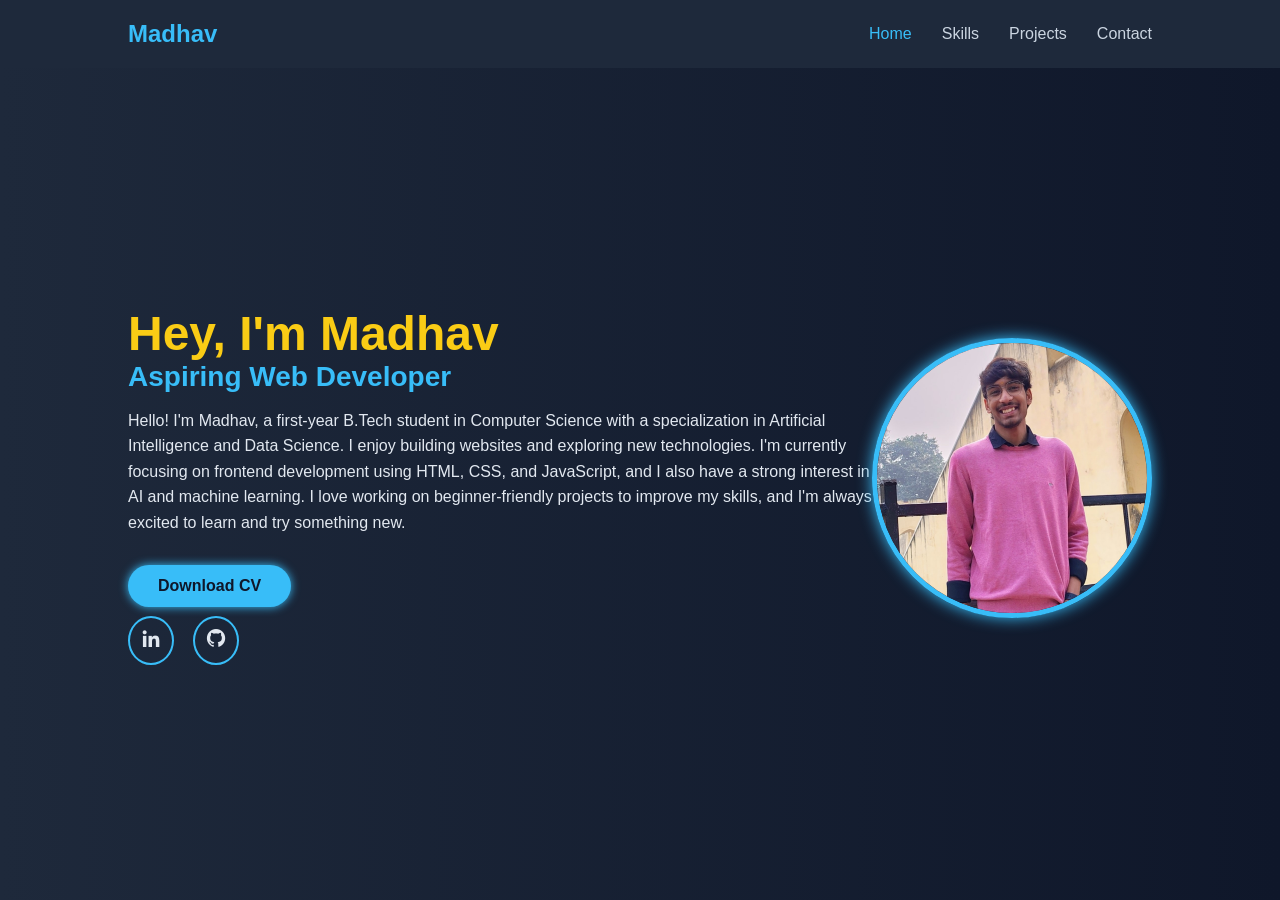
==== index.html @ a10f5acb "Update index.html" ====
<!DOCTYPE html>
<html lang="en">
<head>
  <meta charset="UTF-8" />
  <meta name="viewport" content="width=device-width, initial-scale=1.0" />
  <title>Madhav | Portfolio</title>

  <link href="https://cdn.jsdelivr.net/npm/boxicons@2.1.4/css/boxicons.min.css" rel="stylesheet" />

  <style>
    * {
      margin: 0;
      padding: 0;
      box-sizing: border-box;
    }

    body {
      font-family: 'Segoe UI', sans-serif;
      background: #0f172a;
      color: #e2e8f0;
    }

    a {
      text-decoration: none;
      color: inherit;
    }

    /* ================= NAVBAR ================= */
    .navbar {
      position: fixed;
      top: 0;
      width: 100%;
      background: #1e293b;
      padding: 20px 10%;
      display: flex;
      justify-content: space-between;
      align-items: center;
      z-index: 999;
    }

    .logo {
      font-size: 24px;
      font-weight: bold;
      color: #38bdf8;
    }

    nav ul {
      display: flex;
      gap: 30px;
      list-style: none;
    }

    nav ul li a {
      color: #cbd5e1;
      font-weight: 500;
      transition: 0.3s;
    }

    nav ul li a:hover,
    nav ul li .active {
      color: #38bdf8;
    }

    /* ===== HAMBURGER ICON ===== */
    .menu-icon {
      display: none;
      font-size: 30px;
      cursor: pointer;
      color: #38bdf8;
    }

    /* ================= HERO ================= */
    .hero {
      display: flex;
      align-items: center;
      justify-content: space-between;
      padding: 140px 10% 80px;
      min-height: 100vh;
      background: linear-gradient(to right, #1e293b, #0f172a);
    }

    .hero-content {
      flex: 1;
    }

    .hero-content h1 {
      font-size: 48px;
      color: #facc15;
    }

    .hero-content h2 {
      font-size: 28px;
      color: #38bdf8;
      margin-bottom: 10px;
    }

    .hero-content p {
      margin: 15px 0 30px;
      font-size: 16px;
      line-height: 1.6;
    }

    .btn {
      display: inline-block;
      background-color: #38bdf8;
      color: #0f172a;
      padding: 12px 30px;
      border-radius: 30px;
      font-weight: bold;
      box-shadow: 0 0 10px #38bdf8;
    }

    .social-icons {
      margin-top: 20px;
    }

    .social-icons a {
      font-size: 22px;
      margin-right: 15px;
      padding: 10px;
      border-radius: 50%;
      border: 2px solid #38bdf8;
    }

    .hero-img img {
      width: 280px;
      height: 280px;
      border-radius: 50%;
      border: 5px solid #38bdf8;
      box-shadow: 0 0 15px #38bdf8;
    }

    /* ================= MOBILE ================= */
    @media (max-width: 768px) {

      .menu-icon {
        display: block;
      }

      nav {
        position: absolute;
        top: 70px;
        right: 0;
        width: 100%;
        background: #1e293b;
        display: none;
      }

      nav.active {
        display: block;
      }

      nav ul {
        flex-direction: column;
        padding: 20px 0;
        text-align: center;
      }

      .hero {
        flex-direction: column-reverse;
        padding: 160px 5% 60px;
        text-align: center;
      }

      .hero-content h1 {
        font-size: 32px;
      }

      .hero-content h2 {
        font-size: 22px;
      }

      .hero-img img {
        width: 220px;
        height: 220px;
        margin-bottom: 30px;
      }
    }
  </style>
</head>

<body>

  <!-- NAVBAR -->
  <header class="navbar">
    <div class="logo">Madhav</div>

    <i class='bx bx-menu menu-icon' id="menu-icon"></i>

    <nav id="nav-menu">
      <ul>
        <li><a href="#" class="active">Home</a></li>
        <li><a href="./skills.html">Skills</a></li>
        <li><a href="./projects.html">Projects</a></li>
        <li><a href="./contact.html">Contact</a></li>
      </ul>
    </nav>
  </header>

  <!-- HERO -->
  <section class="hero">
    <div class="hero-content">
      <h1>Hey, I'm Madhav</h1>
      <h2>Aspiring Web Developer</h2>
      <p>
       Hello! I'm Madhav, a first-year B.Tech student in Computer Science with a specialization in Artificial Intelligence and Data Science. I enjoy building websites and exploring new technologies. I'm currently focusing on frontend development using HTML, CSS, and JavaScript, and I also have a strong interest in AI and machine learning. I love working on beginner-friendly projects to improve my skills, and I'm always excited to learn and try something new.
      </p>

      <a href="./Madhav's_resume.pdf" class="btn">Download CV</a>

      <div class="social-icons">
        <a href="https://www.linkedin.com/in/madhav-lakhotia-5b43b432a/"><i class='bx bxl-linkedin'></i></a>
        <a href="https://github.com/madhav-lakhotia"><i class='bx bxl-github'></i></a>
      </div>
    </div>

    <div class="hero-img">
      <img src="profile.jpg" alt="Profile">
    </div>
  </section>

  <!-- JS FOR MENU -->
  <script>
    const menuIcon = document.getElementById("menu-icon");
    const navMenu = document.getElementById("nav-menu");

    menuIcon.addEventListener("click", () => {
      navMenu.classList.toggle("active");
    });
  </script>

</body>
</html>
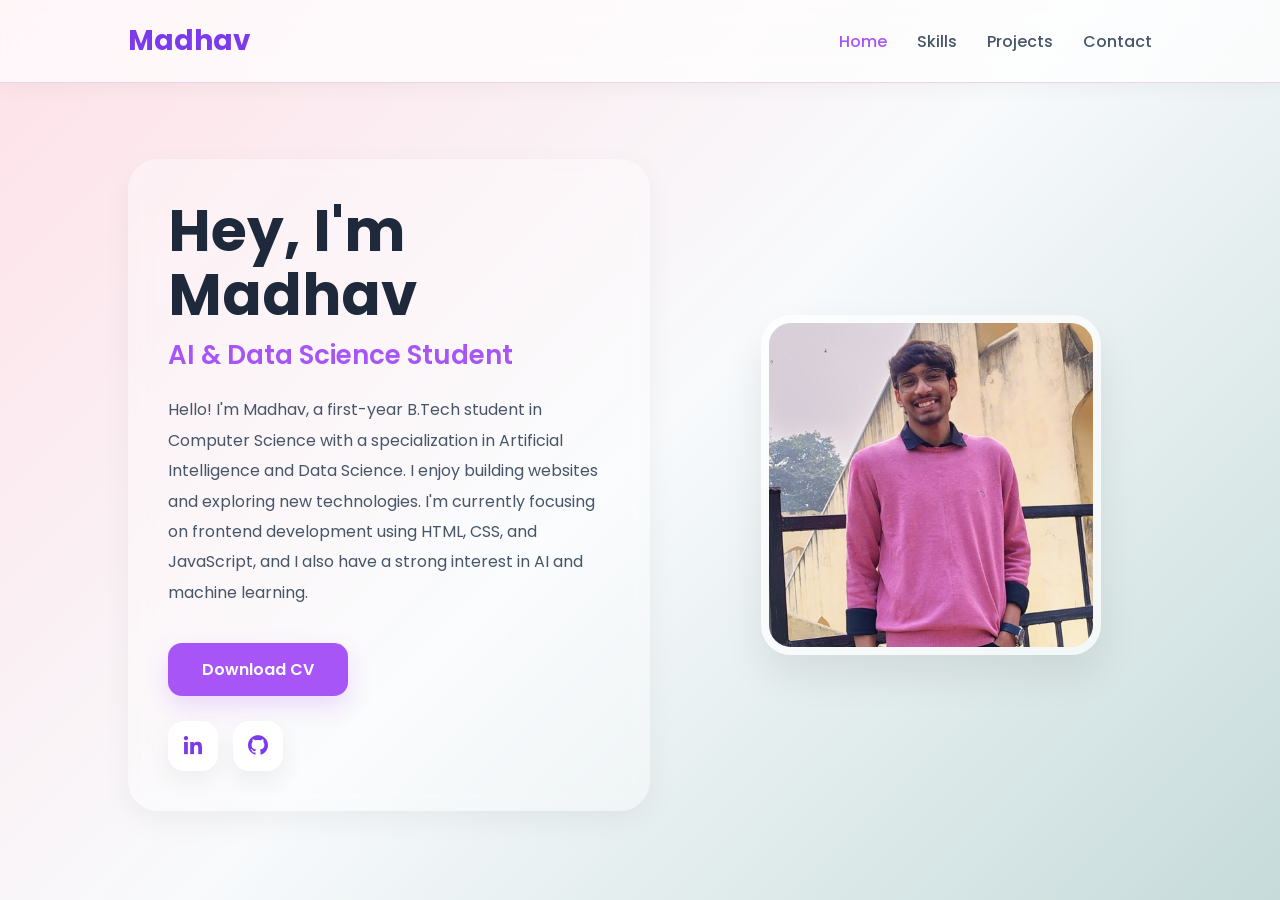
==== commit 430c5e9e: "Update index.html" ====
--- a/index.html
+++ b/index.html
@@ -5,228 +5,424 @@
   <meta name="viewport" content="width=device-width, initial-scale=1.0" />
   <title>Madhav | Portfolio</title>
 
+  <!-- GOOGLE FONT -->
+  <link rel="preconnect" href="https://fonts.googleapis.com">
+  <link href="https://fonts.googleapis.com/css2?family=Poppins:wght@300;400;500;600;700&display=swap" rel="stylesheet">
+
+  <!-- BOX ICONS -->
   <link href="https://cdn.jsdelivr.net/npm/boxicons@2.1.4/css/boxicons.min.css" rel="stylesheet" />
 
   <style>
-    * {
+
+    *{
       margin: 0;
       padding: 0;
       box-sizing: border-box;
-    }
-
-    body {
-      font-family: 'Segoe UI', sans-serif;
-      background: #0f172a;
-      color: #e2e8f0;
-    }
-
-    a {
+      scroll-behavior: smooth;
+    }
+
+    body{
+      font-family: 'Poppins', sans-serif;
+      background: #f8fafc;
+      color: #334155;
+      overflow-x: hidden;
+    }
+
+    a{
       text-decoration: none;
       color: inherit;
     }
 
     /* ================= NAVBAR ================= */
-    .navbar {
+
+    .navbar{
       position: fixed;
       top: 0;
       width: 100%;
-      background: #1e293b;
       padding: 20px 10%;
       display: flex;
       justify-content: space-between;
       align-items: center;
-      z-index: 999;
-    }
-
-    .logo {
+
+      background: rgba(255,255,255,0.7);
+      backdrop-filter: blur(12px);
+
+      border-bottom: 1px solid #ecd5e3;
+
+      z-index: 1000;
+
+      box-shadow: 0 5px 20px rgba(0,0,0,0.04);
+    }
+
+    .logo{
+      font-size: 28px;
+      font-weight: 700;
+      color: #7c3aed;
+    }
+
+    nav ul{
+      display: flex;
+      list-style: none;
+      gap: 30px;
+    }
+
+    nav ul li a{
+      color: #475569;
+      font-weight: 500;
+      transition: 0.3s ease;
+      position: relative;
+    }
+
+    nav ul li a::after{
+      content: "";
+      position: absolute;
+      left: 0;
+      bottom: -5px;
+
+      width: 0%;
+      height: 2px;
+
+      background: #a855f7;
+      transition: 0.3s ease;
+    }
+
+    nav ul li a:hover::after{
+      width: 100%;
+    }
+
+    nav ul li a:hover,
+    nav ul li .active{
+      color: #a855f7;
+    }
+
+    .menu-icon{
+      display: none;
+      font-size: 32px;
+      cursor: pointer;
+      color: #7c3aed;
+    }
+
+    /* ================= HERO ================= */
+
+    .hero{
+      min-height: 100vh;
+      padding: 150px 10% 80px;
+
+      display: flex;
+      justify-content: space-between;
+      align-items: center;
+
+      gap: 60px;
+
+      background:
+      linear-gradient(
+      135deg,
+      #fee1e8,
+      #f8fafc,
+      #c6dbda
+      );
+    }
+
+    .hero-content{
+      flex: 1;
+
+      background: rgba(255,255,255,0.35);
+      padding: 40px;
+      border-radius: 30px;
+
+      backdrop-filter: blur(10px);
+
+      box-shadow:
+      0 10px 30px rgba(0,0,0,0.05);
+
+      animation: fadeLeft 1s ease;
+    }
+
+    .hero-content h1{
+      font-size: 58px;
+      line-height: 1.1;
+      color: #1e293b;
+      margin-bottom: 10px;
+    }
+
+    .hero-content h2{
+      font-size: 26px;
+      color: #a855f7;
+      margin-bottom: 20px;
+      font-weight: 600;
+    }
+
+    .hero-content p{
+      font-size: 16px;
+      line-height: 1.9;
+      color: #475569;
+      max-width: 650px;
+      margin-bottom: 35px;
+    }
+
+    /* ================= BUTTON ================= */
+
+    .btn{
+      display: inline-block;
+      background: #a855f7;
+      color: white;
+      padding: 14px 34px;
+      border-radius: 14px;
+      font-weight: 600;
+
+      transition: 0.3s ease;
+
+      box-shadow:
+      0 10px 25px rgba(168,85,247,0.2);
+    }
+
+    .btn:hover{
+      transform: translateY(-4px) scale(1.03);
+
+      box-shadow:
+      0 15px 30px rgba(168,85,247,0.25);
+    }
+
+    /* ================= SOCIAL ICONS ================= */
+
+    .social-icons{
+      margin-top: 25px;
+      display: flex;
+      gap: 15px;
+    }
+
+    .social-icons a{
+      width: 50px;
+      height: 50px;
+
+      border-radius: 16px;
+      background: white;
+
+      display: flex;
+      justify-content: center;
+      align-items: center;
+
       font-size: 24px;
-      font-weight: bold;
-      color: #38bdf8;
-    }
-
-    nav ul {
-      display: flex;
-      gap: 30px;
-      list-style: none;
-    }
-
-    nav ul li a {
-      color: #cbd5e1;
-      font-weight: 500;
-      transition: 0.3s;
-    }
-
-    nav ul li a:hover,
-    nav ul li .active {
-      color: #38bdf8;
-    }
-
-    /* ===== HAMBURGER ICON ===== */
-    .menu-icon {
-      display: none;
-      font-size: 30px;
-      cursor: pointer;
-      color: #38bdf8;
-    }
-
-    /* ================= HERO ================= */
-    .hero {
-      display: flex;
-      align-items: center;
-      justify-content: space-between;
-      padding: 140px 10% 80px;
-      min-height: 100vh;
-      background: linear-gradient(to right, #1e293b, #0f172a);
-    }
-
-    .hero-content {
+      color: #7c3aed;
+
+      transition: 0.3s ease;
+
+      box-shadow:
+      0 10px 25px rgba(0,0,0,0.06);
+    }
+
+    .social-icons a:hover{
+      transform: translateY(-5px) scale(1.08);
+
+      box-shadow:
+      0 12px 25px rgba(168,85,247,0.18);
+    }
+
+    /* ================= IMAGE ================= */
+
+    .hero-img{
       flex: 1;
-    }
-
-    .hero-content h1 {
-      font-size: 48px;
-      color: #facc15;
-    }
-
-    .hero-content h2 {
-      font-size: 28px;
-      color: #38bdf8;
-      margin-bottom: 10px;
-    }
-
-    .hero-content p {
-      margin: 15px 0 30px;
-      font-size: 16px;
-      line-height: 1.6;
-    }
-
-    .btn {
-      display: inline-block;
-      background-color: #38bdf8;
-      color: #0f172a;
-      padding: 12px 30px;
+      display: flex;
+      justify-content: center;
+
+      animation: fadeRight 1s ease;
+    }
+
+    .hero-img img{
+      width: 340px;
+      height: 340px;
+
+      object-fit: cover;
+
       border-radius: 30px;
-      font-weight: bold;
-      box-shadow: 0 0 10px #38bdf8;
-    }
-
-    .social-icons {
-      margin-top: 20px;
-    }
-
-    .social-icons a {
-      font-size: 22px;
-      margin-right: 15px;
-      padding: 10px;
-      border-radius: 50%;
-      border: 2px solid #38bdf8;
-    }
-
-    .hero-img img {
-      width: 280px;
-      height: 280px;
-      border-radius: 50%;
-      border: 5px solid #38bdf8;
-      box-shadow: 0 0 15px #38bdf8;
+
+      border: 8px solid rgba(255,255,255,0.7);
+
+      box-shadow:
+      0 20px 40px rgba(0,0,0,0.08);
+
+      transition: 0.4s ease;
+    }
+
+    .hero-img img:hover{
+      transform: translateY(-8px) rotate(1deg);
+
+      box-shadow:
+      0 30px 50px rgba(0,0,0,0.12);
+    }
+
+    /* ================= ANIMATIONS ================= */
+
+    @keyframes fadeLeft{
+
+      from{
+        opacity: 0;
+        transform: translateX(-40px);
+      }
+
+      to{
+        opacity: 1;
+        transform: translateX(0);
+      }
+
+    }
+
+    @keyframes fadeRight{
+
+      from{
+        opacity: 0;
+        transform: translateX(40px);
+      }
+
+      to{
+        opacity: 1;
+        transform: translateX(0);
+      }
+
     }
 
     /* ================= MOBILE ================= */
-    @media (max-width: 768px) {
-
-      .menu-icon {
+
+    @media (max-width: 768px){
+
+      .menu-icon{
         display: block;
       }
 
-      nav {
+      nav{
         position: absolute;
-        top: 70px;
+        top: 80px;
         right: 0;
         width: 100%;
-        background: #1e293b;
+
+        background: white;
+
         display: none;
-      }
-
-      nav.active {
+
+        border-bottom: 1px solid #ecd5e3;
+      }
+
+      nav.active{
         display: block;
       }
 
-      nav ul {
+      nav ul{
         flex-direction: column;
+        text-align: center;
         padding: 20px 0;
+      }
+
+      .hero{
+        flex-direction: column-reverse;
         text-align: center;
-      }
-
-      .hero {
-        flex-direction: column-reverse;
-        padding: 160px 5% 60px;
-        text-align: center;
-      }
-
-      .hero-content h1 {
-        font-size: 32px;
-      }
-
-      .hero-content h2 {
+
+        padding: 140px 6% 80px;
+
+        gap: 40px;
+      }
+
+      .hero-content{
+        padding: 30px 20px;
+      }
+
+      .hero-content h1{
+        font-size: 40px;
+      }
+
+      .hero-content h2{
         font-size: 22px;
       }
 
-      .hero-img img {
-        width: 220px;
-        height: 220px;
-        margin-bottom: 30px;
-      }
-    }
+      .hero-content p{
+        font-size: 15px;
+      }
+
+      .hero-img img{
+        width: 240px;
+        height: 240px;
+      }
+
+      .social-icons{
+        justify-content: center;
+      }
+
+    }
+
   </style>
 </head>
 
 <body>
 
-  <!-- NAVBAR -->
+  <!-- ================= NAVBAR ================= -->
+
   <header class="navbar">
+
     <div class="logo">Madhav</div>
 
     <i class='bx bx-menu menu-icon' id="menu-icon"></i>
 
     <nav id="nav-menu">
+
       <ul>
         <li><a href="#" class="active">Home</a></li>
         <li><a href="./skills.html">Skills</a></li>
         <li><a href="./projects.html">Projects</a></li>
         <li><a href="./contact.html">Contact</a></li>
       </ul>
+
     </nav>
+
   </header>
 
-  <!-- HERO -->
+  <!-- ================= HERO ================= -->
+
   <section class="hero">
+
     <div class="hero-content">
+
       <h1>Hey, I'm Madhav</h1>
-      <h2>Aspiring Web Developer</h2>
+
+      <h2>AI & Data Science Student</h2>
+
       <p>
-       Hello! I'm Madhav, a first-year B.Tech student in Computer Science with a specialization in Artificial Intelligence and Data Science. I enjoy building websites and exploring new technologies. I'm currently focusing on frontend development using HTML, CSS, and JavaScript, and I also have a strong interest in AI and machine learning. I love working on beginner-friendly projects to improve my skills, and I'm always excited to learn and try something new.
+        Hello! I'm Madhav, a first-year B.Tech student in Computer Science with a specialization in Artificial Intelligence and Data Science. I enjoy building websites and exploring new technologies. I'm currently focusing on frontend development using HTML, CSS, and JavaScript, and I also have a strong interest in AI and machine learning.
       </p>
 
-      <a href="./Madhav's_resume.pdf" class="btn">Download CV</a>
+      <a href="./Madhav's_resume.pdf" class="btn">
+        Download CV
+      </a>
 
       <div class="social-icons">
-        <a href="https://www.linkedin.com/in/madhav-lakhotia-5b43b432a/"><i class='bx bxl-linkedin'></i></a>
-        <a href="https://github.com/madhav-lakhotia"><i class='bx bxl-github'></i></a>
+
+        <a href="https://www.linkedin.com/in/madhav-lakhotia-5b43b432a/" target="_blank">
+          <i class='bx bxl-linkedin'></i>
+        </a>
+
+        <a href="https://github.com/madhav-lakhotia" target="_blank">
+          <i class='bx bxl-github'></i>
+        </a>
+
       </div>
+
     </div>
 
     <div class="hero-img">
-      <img src="profile.jpg" alt="Profile">
+      <img src="profile.jpg" alt="Profile Image">
     </div>
+
   </section>
 
-  <!-- JS FOR MENU -->
+  <!-- ================= JS ================= -->
+
   <script>
+
     const menuIcon = document.getElementById("menu-icon");
     const navMenu = document.getElementById("nav-menu");
 
     menuIcon.addEventListener("click", () => {
       navMenu.classList.toggle("active");
     });
+
   </script>
 
 </body>
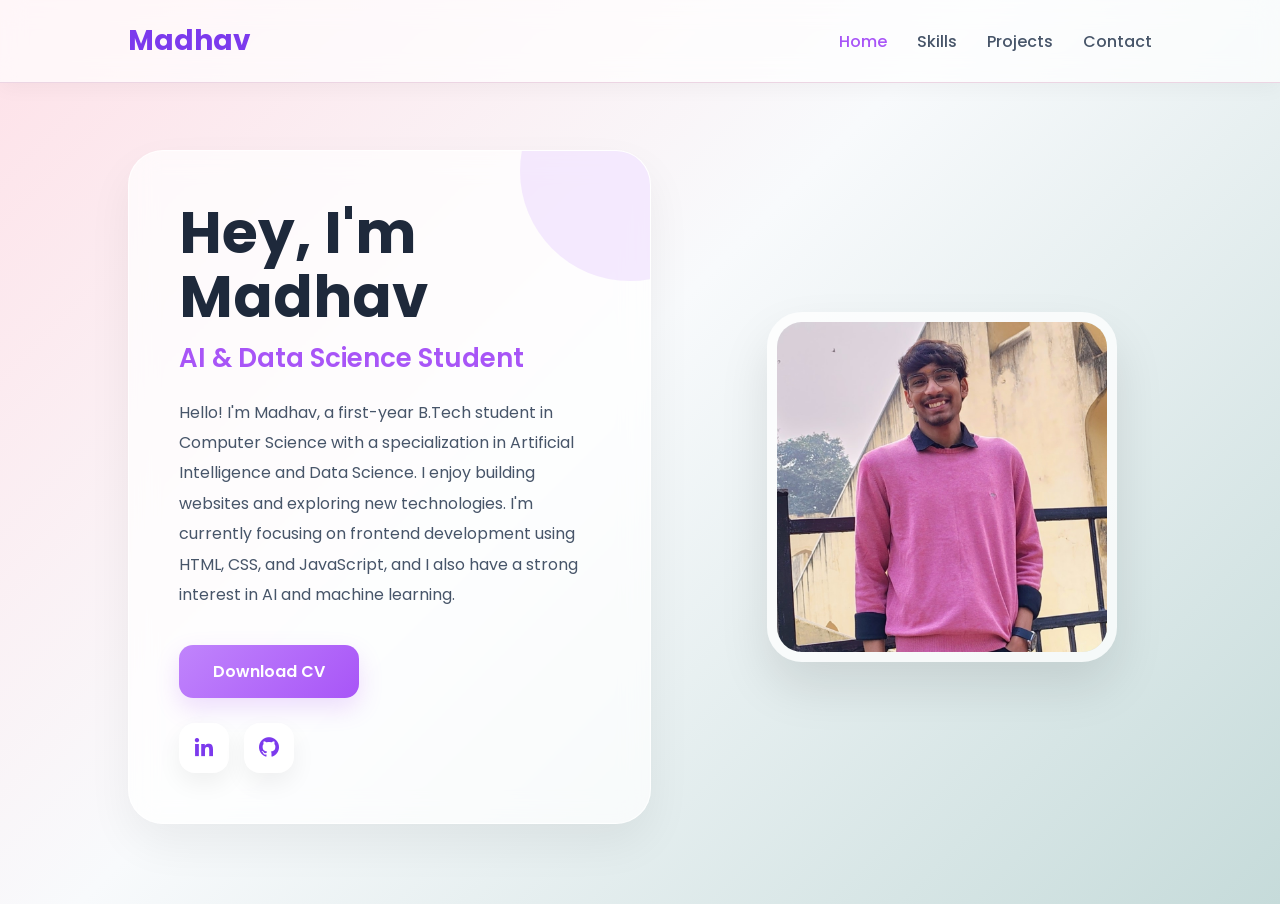
==== commit 5033d944: "Update index.html" ====
--- a/index.html
+++ b/index.html
@@ -40,6 +40,7 @@
       top: 0;
       width: 100%;
       padding: 20px 10%;
+
       display: flex;
       justify-content: space-between;
       align-items: center;
@@ -106,36 +107,70 @@
 
     .hero{
       min-height: 100vh;
+
       padding: 150px 10% 80px;
 
       display: flex;
-      justify-content: space-between;
+      justify-content: center;
       align-items: center;
 
-      gap: 60px;
+      gap: 80px;
 
       background:
       linear-gradient(
       135deg,
-      #fee1e8,
-      #f8fafc,
-      #c6dbda
+      #FEE1E8 0%,
+      #F8FAFC 45%,
+      #C6DBDA 100%
       );
     }
+
+    /* ================= HERO CONTENT ================= */
 
     .hero-content{
       flex: 1;
 
-      background: rgba(255,255,255,0.35);
-      padding: 40px;
-      border-radius: 30px;
-
-      backdrop-filter: blur(10px);
-
-      box-shadow:
-      0 10px 30px rgba(0,0,0,0.05);
+      background: rgba(255,255,255,0.72);
+
+      padding: 50px;
+
+      border-radius: 35px;
+
+      backdrop-filter: blur(14px);
+
+      border: 1px solid rgba(255,255,255,0.8);
+
+      box-shadow:
+      0 20px 45px rgba(0,0,0,0.06);
+
+      position: relative;
+
+      overflow: hidden;
 
       animation: fadeLeft 1s ease;
+    }
+
+    .hero-content::before{
+      content: "";
+
+      position: absolute;
+
+      width: 220px;
+      height: 220px;
+
+      background: rgba(192,132,252,0.16);
+
+      border-radius: 50%;
+
+      top: -90px;
+      right: -90px;
+
+      z-index: 0;
+    }
+
+    .hero-content *{
+      position: relative;
+      z-index: 1;
     }
 
     .hero-content h1{
@@ -164,10 +199,19 @@
 
     .btn{
       display: inline-block;
-      background: #a855f7;
+
+      background: linear-gradient(
+      135deg,
+      #c084fc,
+      #a855f7
+      );
+
       color: white;
+
       padding: 14px 34px;
+
       border-radius: 14px;
+
       font-weight: 600;
 
       transition: 0.3s ease;
@@ -196,6 +240,7 @@
       height: 50px;
 
       border-radius: 16px;
+
       background: white;
 
       display: flex;
@@ -203,6 +248,7 @@
       align-items: center;
 
       font-size: 24px;
+
       color: #7c3aed;
 
       transition: 0.3s ease;
@@ -222,24 +268,27 @@
 
     .hero-img{
       flex: 1;
+
       display: flex;
       justify-content: center;
 
-      animation: fadeRight 1s ease;
+      animation:
+      fadeRight 1s ease,
+      floatImage 4s ease-in-out infinite;
     }
 
     .hero-img img{
-      width: 340px;
-      height: 340px;
+      width: 350px;
+      height: 350px;
 
       object-fit: cover;
 
-      border-radius: 30px;
-
-      border: 8px solid rgba(255,255,255,0.7);
-
-      box-shadow:
-      0 20px 40px rgba(0,0,0,0.08);
+      border-radius: 35px;
+
+      border: 10px solid rgba(255,255,255,0.75);
+
+      box-shadow:
+      0 25px 50px rgba(0,0,0,0.10);
 
       transition: 0.4s ease;
     }
@@ -248,7 +297,7 @@
       transform: translateY(-8px) rotate(1deg);
 
       box-shadow:
-      0 30px 50px rgba(0,0,0,0.12);
+      0 30px 55px rgba(0,0,0,0.14);
     }
 
     /* ================= ANIMATIONS ================= */
@@ -277,6 +326,22 @@
       to{
         opacity: 1;
         transform: translateX(0);
+      }
+
+    }
+
+    @keyframes floatImage{
+
+      0%{
+        transform: translateY(0px);
+      }
+
+      50%{
+        transform: translateY(-10px);
+      }
+
+      100%{
+        transform: translateY(0px);
       }
 
     }
@@ -322,11 +387,11 @@
       }
 
       .hero-content{
-        padding: 30px 20px;
+        padding: 35px 25px;
       }
 
       .hero-content h1{
-        font-size: 40px;
+        font-size: 42px;
       }
 
       .hero-content h2{
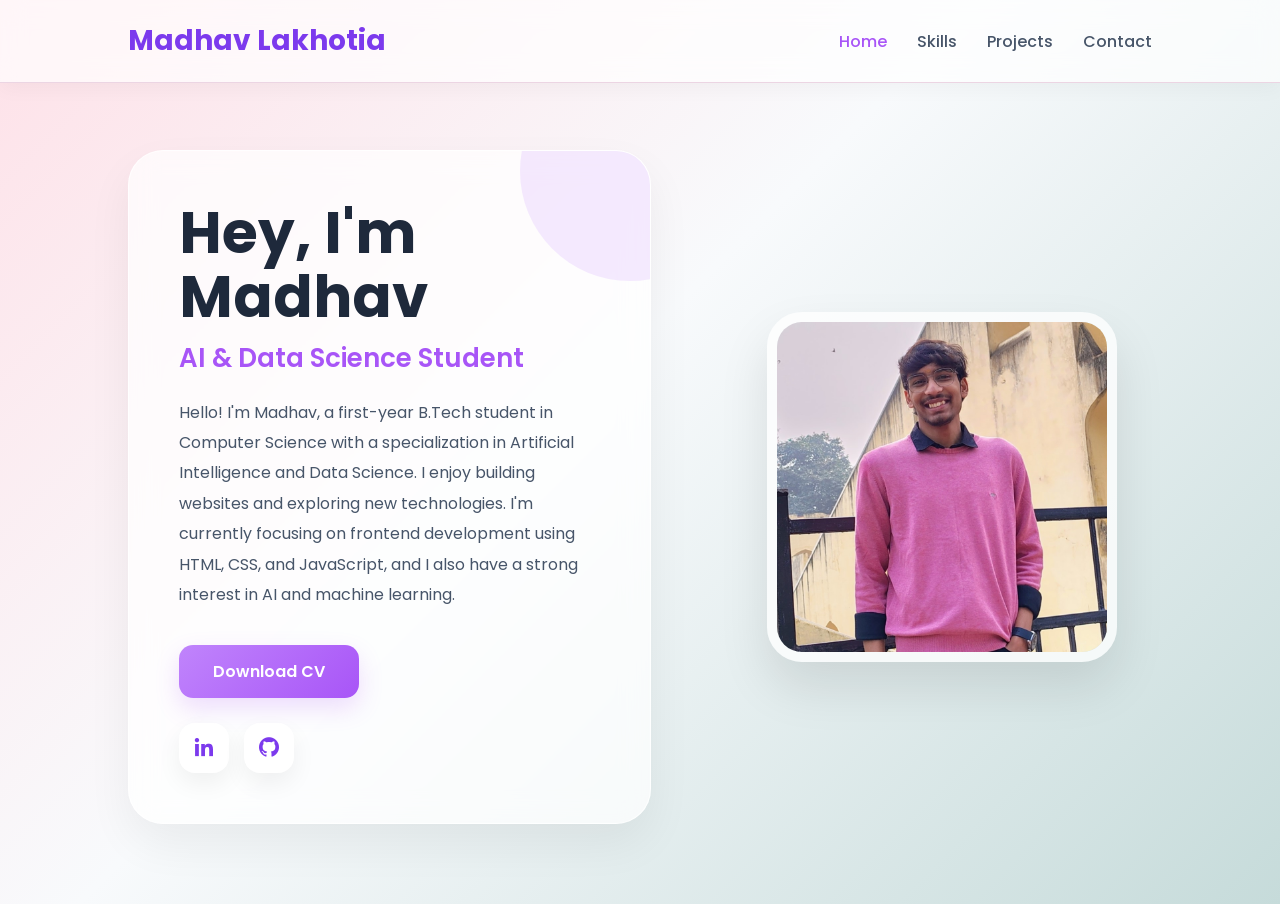
==== commit ded9a7ab: "Update index.html" ====
--- a/index.html
+++ b/index.html
@@ -422,7 +422,7 @@
 
   <header class="navbar">
 
-    <div class="logo">Madhav</div>
+    <div class="logo">Madhav Lakhotia</div>
 
     <i class='bx bx-menu menu-icon' id="menu-icon"></i>
 
@@ -453,7 +453,7 @@
         Hello! I'm Madhav, a first-year B.Tech student in Computer Science with a specialization in Artificial Intelligence and Data Science. I enjoy building websites and exploring new technologies. I'm currently focusing on frontend development using HTML, CSS, and JavaScript, and I also have a strong interest in AI and machine learning.
       </p>
 
-      <a href="./Madhav's_resume.pdf" class="btn">
+      <a href="./Madhav_CV.pdf" class="btn">
         Download CV
       </a>
 
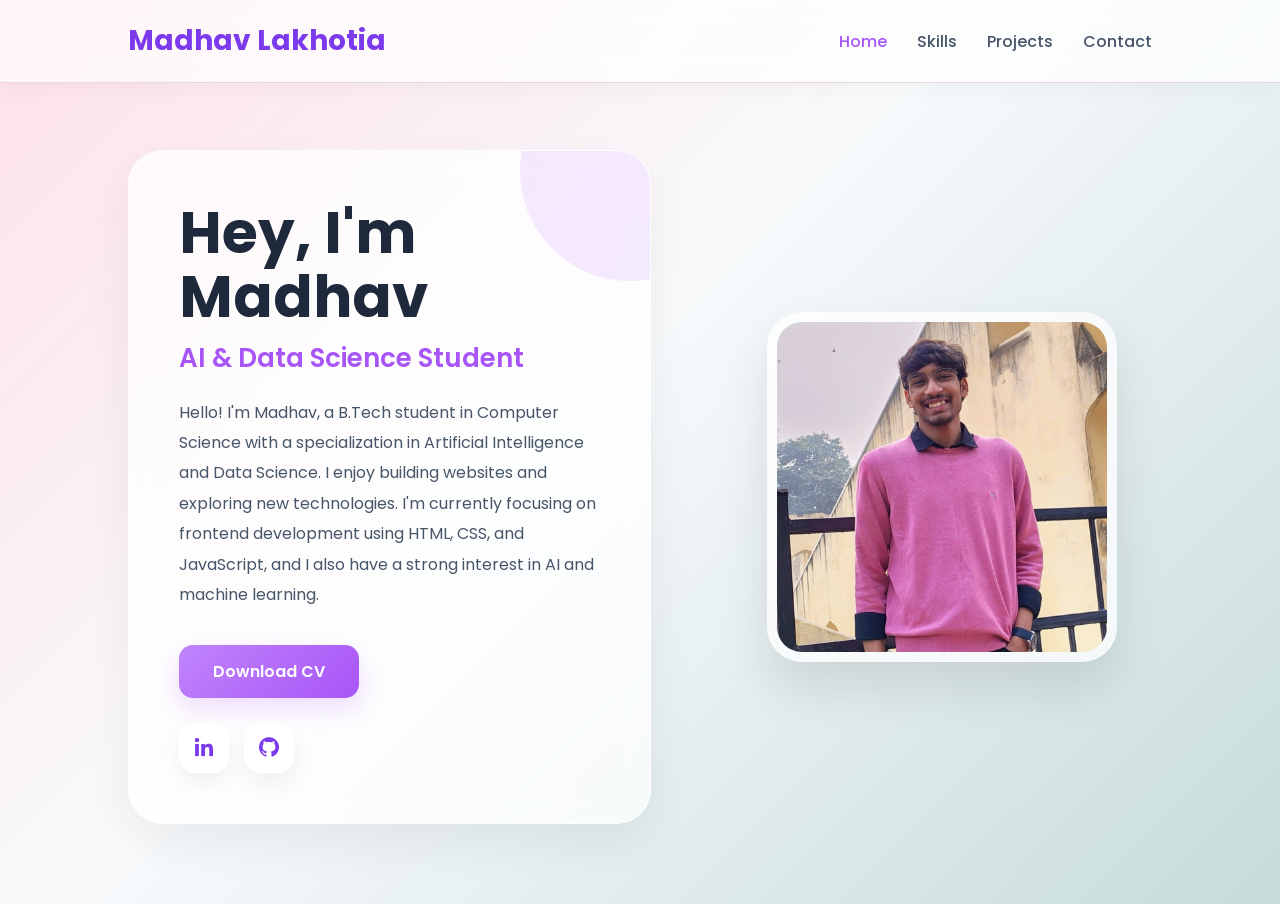
==== commit 32a6bae9: "Fix HTML encoding issues in index.html" ====
--- a/index.html
+++ b/index.html
@@ -450,7 +450,7 @@
       <h2>AI & Data Science Student</h2>
 
       <p>
-        Hello! I'm Madhav, a first-year B.Tech student in Computer Science with a specialization in Artificial Intelligence and Data Science. I enjoy building websites and exploring new technologies. I'm currently focusing on frontend development using HTML, CSS, and JavaScript, and I also have a strong interest in AI and machine learning.
+        Hello! I'm Madhav, a B.Tech student in Computer Science with a specialization in Artificial Intelligence and Data Science. I enjoy building websites and exploring new technologies. I'm currently focusing on frontend development using HTML, CSS, and JavaScript, and I also have a strong interest in AI and machine learning.
       </p>
 
       <a href="./Madhav_CV.pdf" class="btn">
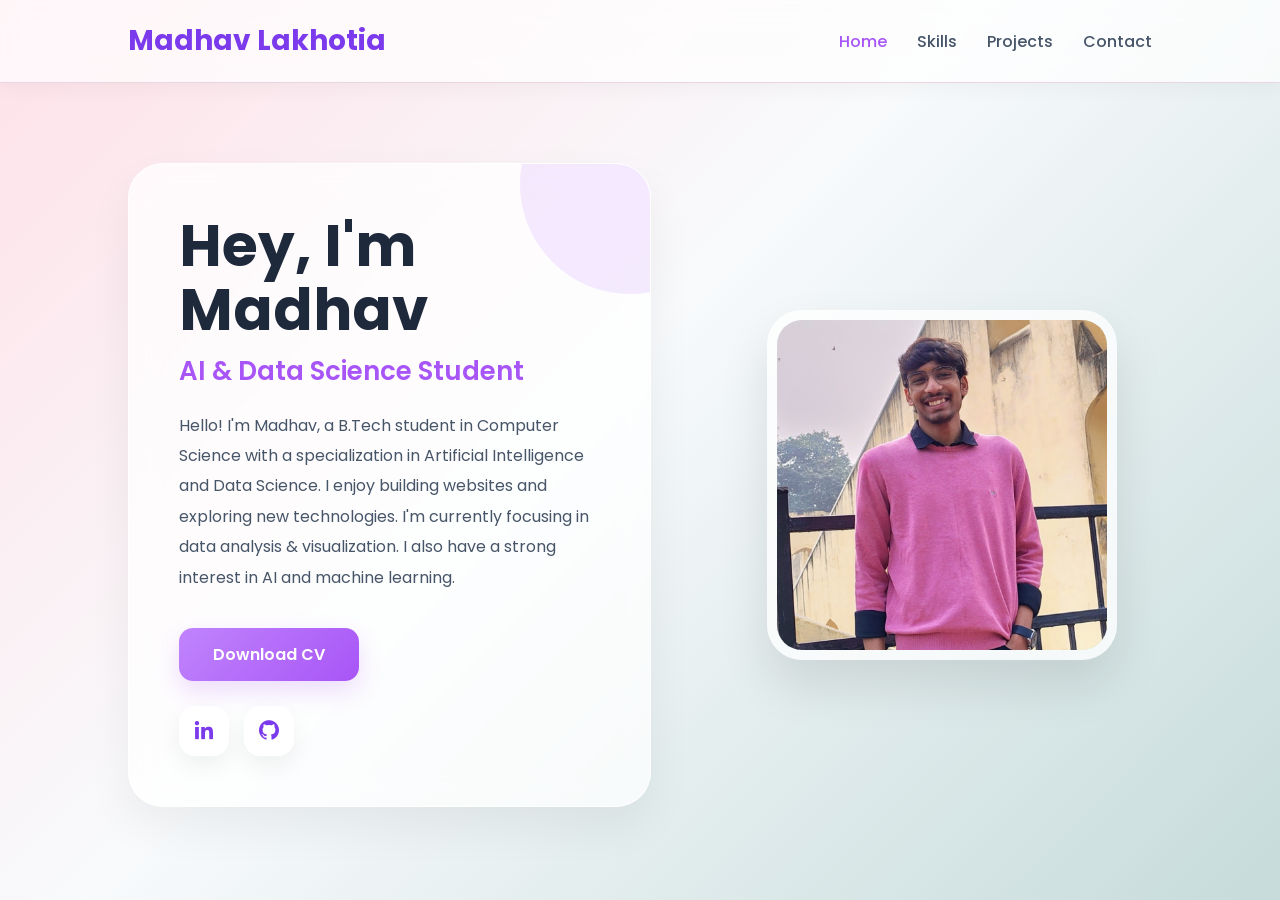
==== commit ee037d28: "Update index.html" ====
--- a/index.html
+++ b/index.html
@@ -450,7 +450,7 @@
       <h2>AI & Data Science Student</h2>
 
       <p>
-        Hello! I'm Madhav, a B.Tech student in Computer Science with a specialization in Artificial Intelligence and Data Science. I enjoy building websites and exploring new technologies. I'm currently focusing on frontend development using HTML, CSS, and JavaScript, and I also have a strong interest in AI and machine learning.
+        Hello! I'm Madhav, a B.Tech student in Computer Science with a specialization in Artificial Intelligence and Data Science. I enjoy building websites and exploring new technologies. I'm currently focusing in data analysis & visualization. I also have a strong interest in AI and machine learning.
       </p>
 
       <a href="./Madhav_CV.pdf" class="btn">
